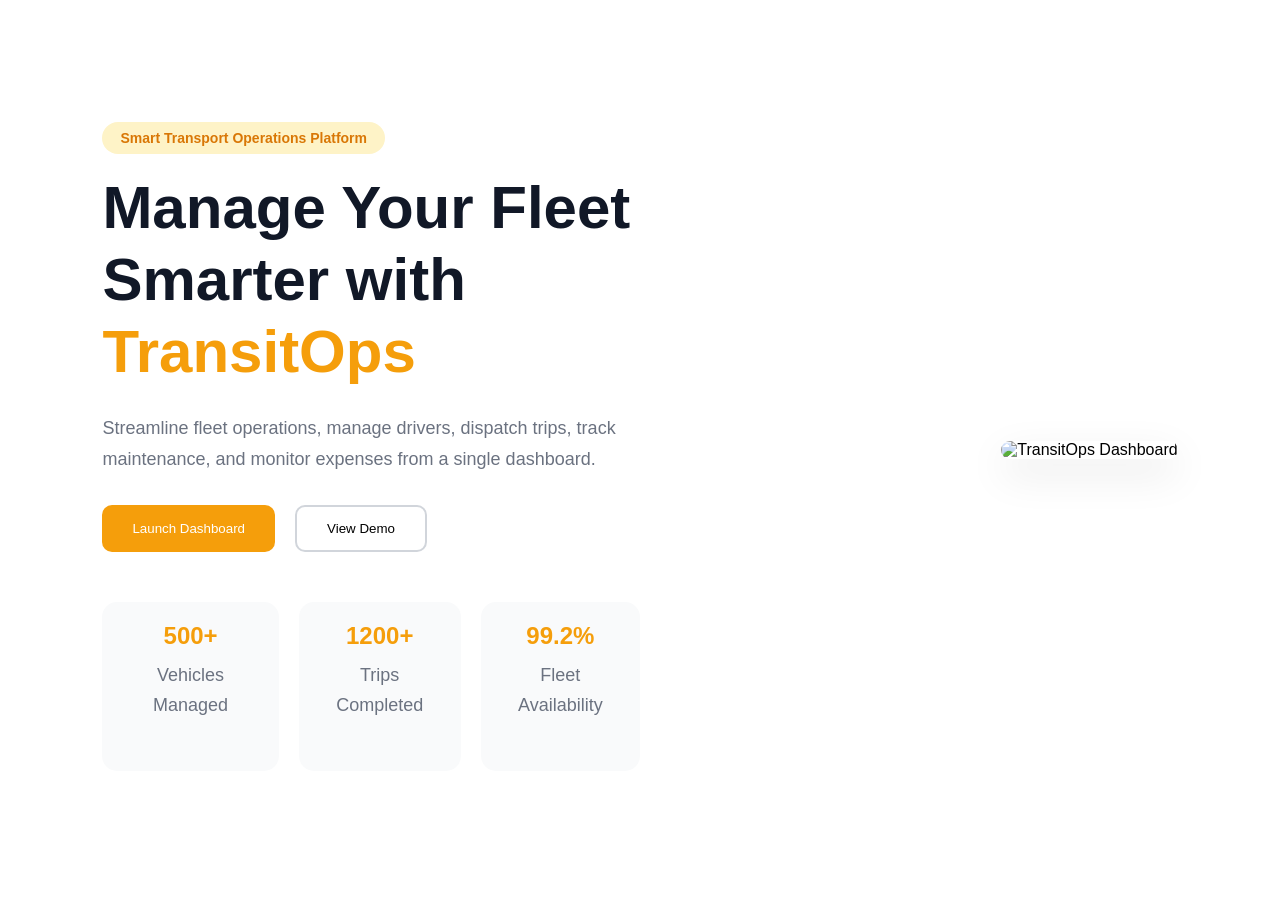
==== index.html @ deff6c7b "TransitOps landing page" ====
<!DOCTYPE html>
<html lang="en">
<head>
  <meta charset="UTF-8">
  <meta name="viewport" content="width=device-width, initial-scale=1.0">
  <title>TransitOps</title>
  <link rel="stylesheet" href="css/style.css">
</head>
<body>
  <section class="hero">
    <div class="hero-content">
        <span class="tag">Smart Transport Operations Platform</span>

        <h1>
            Manage Your Fleet <br>
            Smarter with <span>TransitOps</span>
        </h1>

        <p>
            Streamline fleet operations, manage drivers, dispatch trips,
            track maintenance, and monitor expenses from a single dashboard.
        </p>

        <div class="hero-buttons">
            <button class="primary-btn">Launch Dashboard</button>
            <button class="secondary-btn">View Demo</button>
        </div>

        <div class="stats">
            <div class="stat-box">
                <h2>500+</h2>
                <p>Vehicles Managed</p>
            </div>

            <div class="stat-box">
                <h2>1200+</h2>
                <p>Trips Completed</p>
            </div>

            <div class="stat-box">
                <h2>99.2%</h2>
                <p>Fleet Availability</p>
            </div>
        </div>
    </div>

    <div class="hero-image">
        <img src="assets/dashboard-preview.png" alt="TransitOps Dashboard">
    </div>
</section>
</body>
</html>
---- css/style.css ----
*{
    margin:0;
    padding:0;
    box-sizing:border-box;
    font-family:Arial, sans-serif;
}

.hero{
    min-height:100vh;
    display:flex;
    align-items:center;
    justify-content:space-between;
    padding:80px 8%;
    background:#ffffff;
}

.hero-content{
    width:50%;
}

.tag{
    background:#fef3c7;
    color:#d97706;
    padding:8px 18px;
    border-radius:30px;
    font-size:14px;
    font-weight:600;
}

.hero h1{
    font-size:60px;
    margin:25px 0;
    color:#111827;
    line-height:1.2;
}

.hero h1 span{
    color:#f59e0b;
}

.hero p{
    font-size:18px;
    color:#6b7280;
    line-height:1.7;
    margin-bottom:30px;
}

.hero-buttons{
    display:flex;
    gap:20px;
    margin-bottom:50px;
}

.primary-btn{
    padding:14px 30px;
    border:none;
    background:#f59e0b;
    color:white;
    border-radius:10px;
    cursor:pointer;
}

.secondary-btn{
    padding:14px 30px;
    border:2px solid #d1d5db;
    background:white;
    border-radius:10px;
    cursor:pointer;
}

.stats{
    display:flex;
    gap:20px;
}

.stat-box{
    padding:20px;
    background:#f9fafb;
    border-radius:15px;
    min-width:150px;
    text-align:center;
}

.stat-box h2{
    color:#f59e0b;
    margin-bottom:10px;
}

.hero-image img{
    width:650px;
    border-radius:20px;
    box-shadow:0 15px 40px rgba(0,0,0,0.1);
}
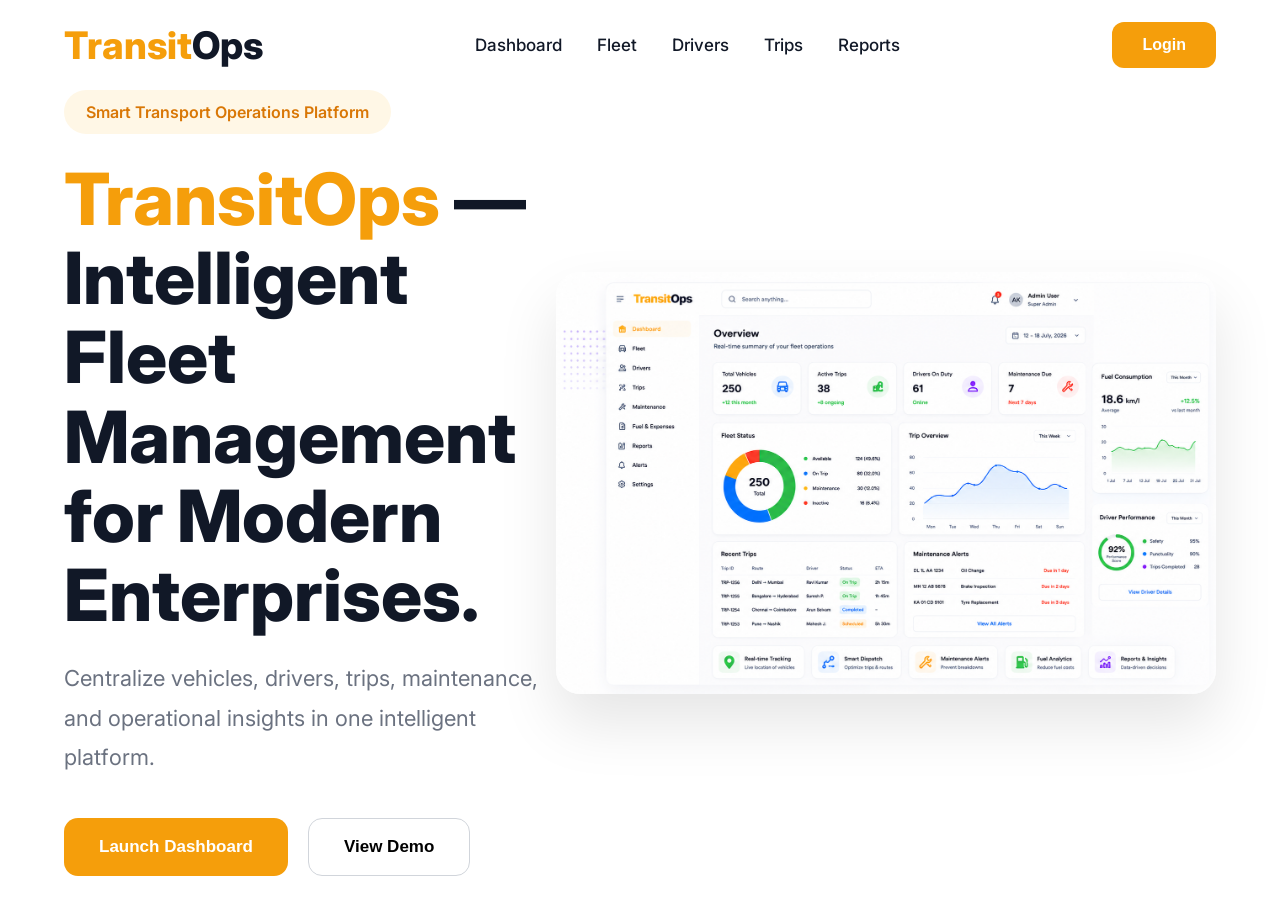
==== commit f335f86f: "Updated hero page and added dashboard image" ====
--- a/index.html
+++ b/index.html
@@ -1,57 +1,79 @@
-
 <!DOCTYPE html>
 <html lang="en">
+
 <head>
-  <meta charset="UTF-8">
-  <meta name="viewport" content="width=device-width, initial-scale=1.0">
-  <title>TransitOps</title>
-  <link rel="stylesheet" href="css/style.css">
+    <meta charset="UTF-8">
+    <meta name="viewport" content="width=device-width, initial-scale=1.0">
+    <title>TransitOps</title>
+
+    <link rel="stylesheet" href="css/style.css">
+
+    <!-- Inter Font -->
+    <link rel="preconnect" href="https://fonts.googleapis.com">
+    <link rel="preconnect" href="https://fonts.gstatic.com" crossorigin>
+    <link href="https://fonts.googleapis.com/css2?family=Inter:wght@300;400;500;600;700;800&display=swap"
+        rel="stylesheet">
 </head>
+
 <body>
-  <section class="hero">
-    <div class="hero-content">
-        <span class="tag">Smart Transport Operations Platform</span>
 
-        <h1>
-            Manage Your Fleet <br>
-            Smarter with <span>TransitOps</span>
-        </h1>
+    <nav class="navbar">
 
-        <p>
-            Streamline fleet operations, manage drivers, dispatch trips,
-            track maintenance, and monitor expenses from a single dashboard.
-        </p>
-
-        <div class="hero-buttons">
-            <button class="primary-btn">Launch Dashboard</button>
-            <button class="secondary-btn">View Demo</button>
+        <div class="logo">
+            <span>Transit</span>Ops
         </div>
 
-        <div class="stats">
-            <div class="stat-box">
-                <h2>500+</h2>
-                <p>Vehicles Managed</p>
+        <ul class="nav-links">
+            <li><a href="#">Dashboard</a></li>
+            <li><a href="#">Fleet</a></li>
+            <li><a href="#">Drivers</a></li>
+            <li><a href="#">Trips</a></li>
+            <li><a href="#">Reports</a></li>
+        </ul>
+
+        <button class="login-btn">Login</button>
+
+    </nav>
+
+    <section class="hero">
+
+        <div class="hero-left">
+
+            <div class="badge">
+                Smart Transport Operations Platform
             </div>
 
-            <div class="stat-box">
-                <h2>1200+</h2>
-                <p>Trips Completed</p>
+            <h1>
+                <span>TransitOps</span> — Intelligent Fleet Management for Modern Enterprises.
+            </h1>
+
+            <p>
+                Centralize vehicles, drivers, trips, maintenance, and operational insights in one intelligent platform.
+            </p>
+
+            <div class="buttons">
+                <button class="primary-btn">
+                    Launch Dashboard
+                </button>
+
+                <button class="secondary-btn">
+                    View Demo
+                </button>
             </div>
 
-            <div class="stat-box">
-                <h2>99.2%</h2>
-                <p>Fleet Availability</p>
+        </div>
+
+        <div class="hero-right">
+
+            <div class="hero-image">
+                <img src="asset/hero-image.png" alt="TransitOps Dashboard">
             </div>
-        </div>
-    </div>
-
-    <div class="hero-image">
-        <img src="assets/dashboard-preview.png" alt="TransitOps Dashboard">
-    </div>
-</section>
-</body>
-</html>
 
 
+        </div>
 
+    </section>
 
+</body>
+
+</html>
--- a/css/style.css
+++ b/css/style.css
@@ -2,92 +2,168 @@
     margin:0;
     padding:0;
     box-sizing:border-box;
-    font-family:Arial, sans-serif;
 }
 
-.hero{
-    min-height:100vh;
-    display:flex;
-    align-items:center;
-    justify-content:space-between;
-    padding:80px 8%;
+body{
+    font-family:'Inter',sans-serif;
     background:#ffffff;
+    color:#111827;
 }
 
-.hero-content{
-    width:50%;
+a{
+    text-decoration:none;
+    color:inherit;
 }
 
-.tag{
-    background:#fef3c7;
-    color:#d97706;
-    padding:8px 18px;
-    border-radius:30px;
-    font-size:14px;
-    font-weight:600;
+ul{
+    list-style:none;
 }
 
-.hero h1{
-    font-size:60px;
-    margin:25px 0;
-    color:#111827;
-    line-height:1.2;
+/* Navbar */
+
+.navbar{
+    width:90%;
+    margin:auto;
+    height:90px;
+
+    display:flex;
+    justify-content:space-between;
+    align-items:center;
 }
 
-.hero h1 span{
+.logo{
+    font-size:38px;
+    font-weight:800;
+}
+
+.logo span{
     color:#f59e0b;
 }
 
-.hero p{
-    font-size:18px;
-    color:#6b7280;
-    line-height:1.7;
-    margin-bottom:30px;
+.nav-links{
+    display:flex;
+    gap:35px;
+    font-size:17px;
+    font-weight:500;
 }
 
-.hero-buttons{
+.nav-links a{
+    transition:0.3s;
+}
+
+.nav-links a:hover{
+    color:#f59e0b;
+}
+
+.login-btn{
+    padding:14px 30px;
+    border:none;
+    border-radius:12px;
+    background:#f59e0b;
+    color:white;
+    font-size:16px;
+    font-weight:600;
+    cursor:pointer;
+}
+
+/* Hero */
+
+.hero{
+    width:90%;
+    margin:auto;
+
+    min-height:85vh;
+
+    display:flex;
+    justify-content:space-between;
+    align-items:center;
+}
+
+.hero-left{
+    width:55%;
+}
+
+.badge{
+    display:inline-block;
+
+    padding:12px 22px;
+
+    background:#fff7e6;
+
+    color:#d97706;
+
+    border-radius:50px;
+
+    font-weight:600;
+
+    margin-bottom:25px;
+}
+
+.hero-left h1{
+    font-size:72px;
+    font-weight:800;
+    line-height:1.1;
+    margin-bottom:25px;
+}
+
+.hero-left h1 span{
+    color:#f59e0b;
+}
+
+.hero-left p{
+    font-size:22px;
+    color:#6b7280;
+    line-height:1.8;
+    max-width:700px;
+}
+
+.buttons{
     display:flex;
     gap:20px;
-    margin-bottom:50px;
+    margin-top:40px;
 }
 
 .primary-btn{
-    padding:14px 30px;
+    padding:18px 35px;
     border:none;
+    border-radius:14px;
     background:#f59e0b;
     color:white;
-    border-radius:10px;
+    font-size:17px;
+    font-weight:600;
     cursor:pointer;
 }
 
 .secondary-btn{
-    padding:14px 30px;
-    border:2px solid #d1d5db;
+    padding:18px 35px;
+    border:1px solid #d1d5db;
+    border-radius:14px;
     background:white;
-    border-radius:10px;
+    font-size:17px;
+    font-weight:600;
     cursor:pointer;
 }
 
-.stats{
-    display:flex;
-    gap:20px;
-}
 
-.stat-box{
-    padding:20px;
-    background:#f9fafb;
-    border-radius:15px;
-    min-width:150px;
-    text-align:center;
-}
-
-.stat-box h2{
-    color:#f59e0b;
-    margin-bottom:10px;
+/* Right Side */
+.hero-image{
+    flex: 1;
+    display: flex;
+    justify-content: center;
 }
 
 .hero-image img{
-    width:650px;
-    border-radius:20px;
-    box-shadow:0 15px 40px rgba(0,0,0,0.1);
+    width: 100%;
+    max-width: 850px;
+
+    border-radius: 24px;
+
+    box-shadow:
+        0 30px 60px rgba(0,0,0,0.10);
+
+    transition: 0.3s ease;
+}
+
+.hero-image img:hover{
+    transform: translateY(-8px);
 }
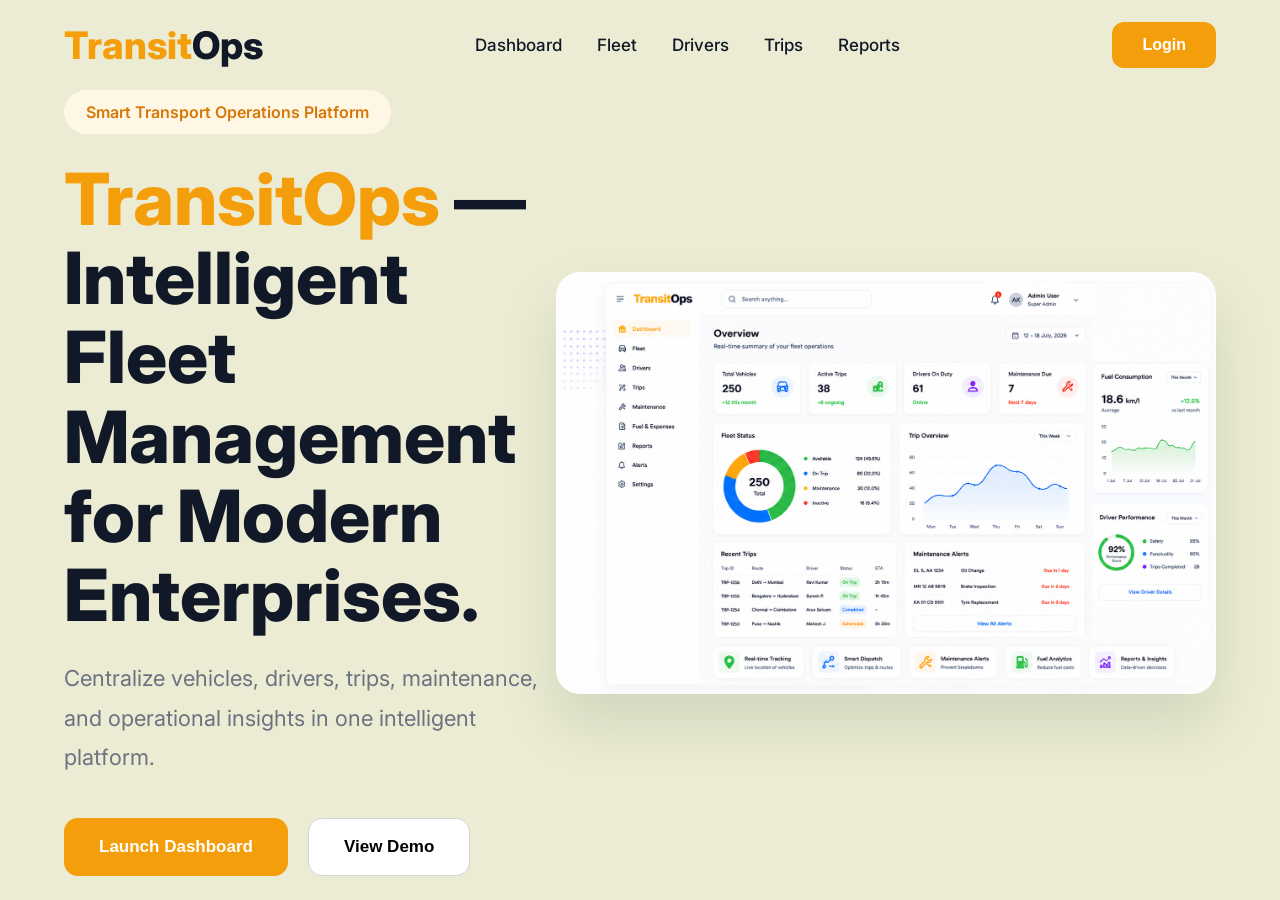
==== commit 52c79a17: "dashboard ui update and structure change" ====
--- a/index.html
+++ b/index.html
@@ -24,11 +24,11 @@
         </div>
 
         <ul class="nav-links">
-            <li><a href="#">Dashboard</a></li>
-            <li><a href="#">Fleet</a></li>
-            <li><a href="#">Drivers</a></li>
-            <li><a href="#">Trips</a></li>
-            <li><a href="#">Reports</a></li>
+            <li><a href="dashboard.html">Dashboard</a></li>
+            <li><a href="fleet.html">Fleet</a></li>
+            <li><a href="drivers.html">Drivers</a></li>
+            <li><a href="trips.html">Trips</a></li>
+            <li><a href="reports.html">Reports</a></li>
         </ul>
 
         <button class="login-btn">Login</button>
--- a/css/style.css
+++ b/css/style.css
@@ -6,7 +6,7 @@
 
 body{
     font-family:'Inter',sans-serif;
-    background:#ffffff;
+    background:#ebecd3;
     color:#111827;
 }
 
@@ -166,4 +166,5 @@
 
 .hero-image img:hover{
     transform: translateY(-8px);
-}+}
+
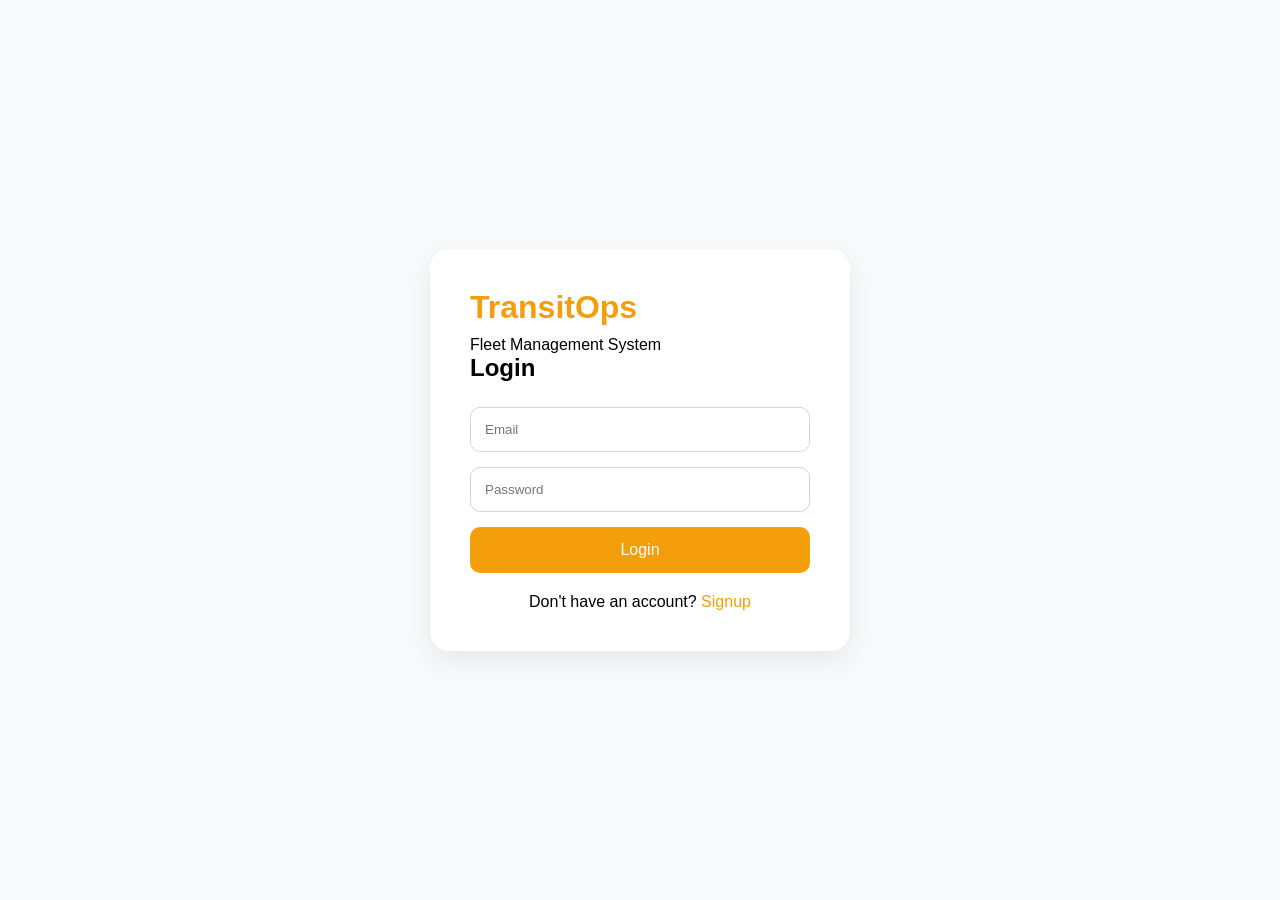
==== commit 2b0ce5ac: "auth" ====
--- a/index.html
+++ b/index.html
@@ -28,7 +28,7 @@
             <li><a href="fleet.html">Fleet</a></li>
             <li><a href="drivers.html">Drivers</a></li>
             <li><a href="trips.html">Trips</a></li>
-            <li><a href="reports.html">Reports</a></li>
+            <li><a href="analytics.html">Analytics</a></li>
         </ul>
 
         <button class="login-btn">Login</button>
@@ -73,7 +73,7 @@
         </div>
 
     </section>
-
+<script src="js/auth.js"></script>
 </body>
 
 </html>
